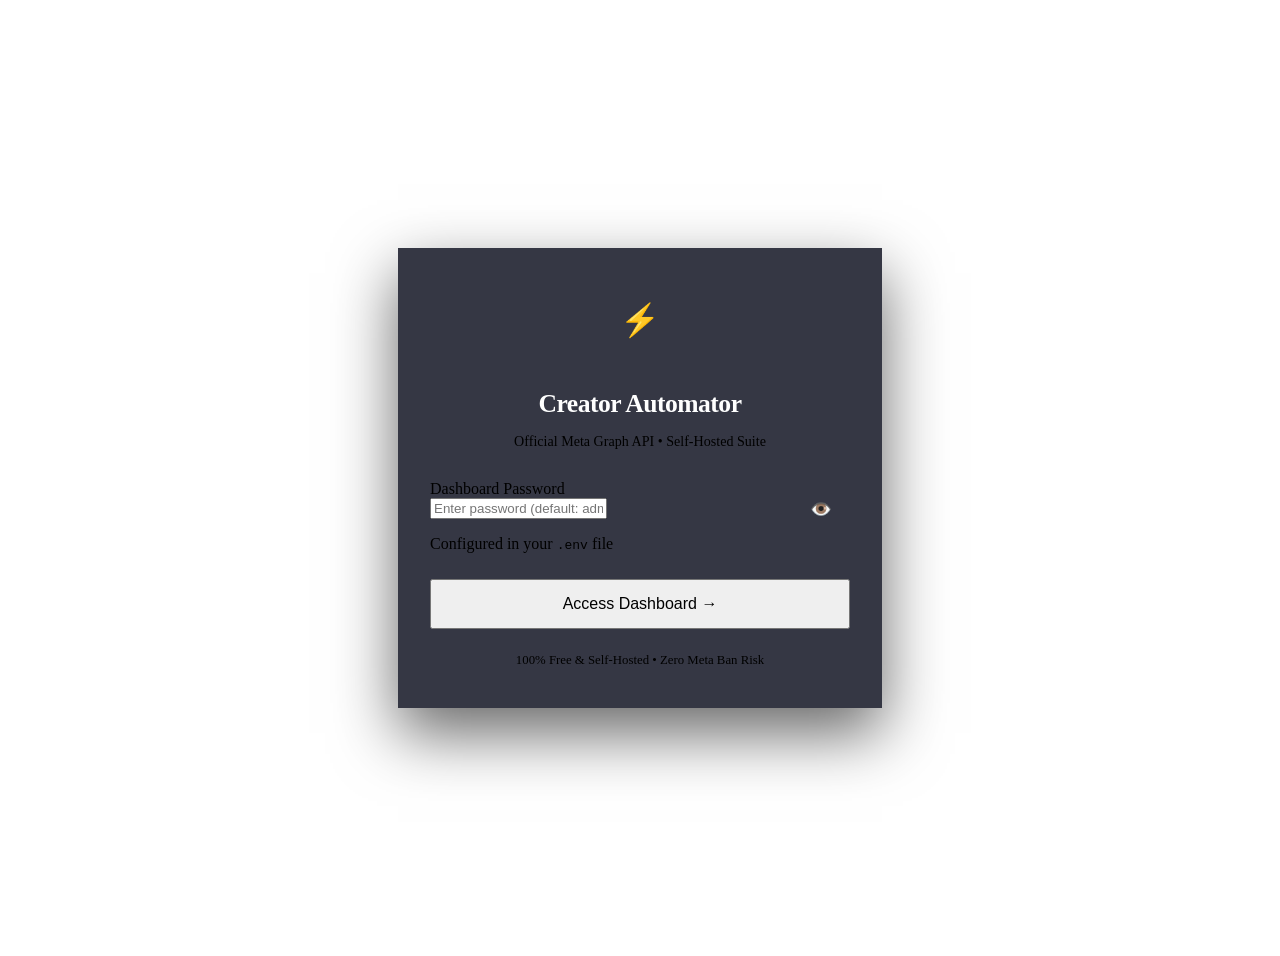
==== frontend/index.html @ eca4b9a6 "first commit" ====
<!DOCTYPE html>
<html lang="en">
<head>
    <meta charset="UTF-8">
    <meta name="viewport" content="width=device-width, initial-scale=1.0">
    <title>Login | Instagram Creator Automation</title>
    <link rel="stylesheet" href="/static/css/style.css">
    <style>
        .login-wrapper {
            display: flex;
            align-items: center;
            justify-content: center;
            min-height: 100vh;
            padding: 20px;
            position: relative;
            z-index: 2;
        }

        .login-card {
            width: 100%;
            max-width: 420px;
            background: rgba(18, 20, 36, 0.85);
            backdrop-filter: blur(25px);
            -webkit-backdrop-filter: blur(25px);
            border: 1px solid var(--border-glass-bright);
            border-radius: var(--radius-lg);
            padding: 40px 32px;
            box-shadow: 0 25px 60px rgba(0, 0, 0, 0.6);
            text-align: center;
            position: relative;
            overflow: hidden;
        }

        .login-card::before {
            content: '';
            position: absolute;
            top: 0;
            left: 0;
            right: 0;
            height: 4px;
            background: var(--accent-ig-gradient);
        }

        .login-logo {
            width: 64px;
            height: 64px;
            border-radius: 18px;
            background: var(--accent-ig-gradient);
            display: inline-flex;
            align-items: center;
            justify-content: center;
            font-size: 32px;
            box-shadow: var(--shadow-glow);
            margin-bottom: 20px;
            animation: pulseGlow 4s infinite alternate;
        }

        .login-title {
            font-size: 1.6rem;
            font-weight: 800;
            color: #ffffff;
            letter-spacing: -0.5px;
            margin-bottom: 6px;
        }

        .login-desc {
            font-size: 0.88rem;
            color: var(--text-secondary);
            margin-bottom: 30px;
        }

        .password-container {
            position: relative;
        }

        .btn-toggle-pwd {
            position: absolute;
            right: 12px;
            top: 50%;
            transform: translateY(-50%);
            background: none;
            border: none;
            color: var(--text-muted);
            cursor: pointer;
            font-size: 1.1rem;
        }

        .btn-login {
            width: 100%;
            padding: 14px;
            font-size: 1rem;
            margin-top: 10px;
            justify-content: center;
        }

        .login-footer {
            margin-top: 24px;
            font-size: 0.8rem;
            color: var(--text-muted);
        }
    </style>
</head>
<body>
    <div class="login-wrapper">
        <div class="login-card">
            <div class="login-logo">⚡</div>
            <h1 class="login-title">Creator Automator</h1>
            <p class="login-desc">Official Meta Graph API • Self-Hosted Suite</p>

            <form id="login-form">
                <div class="form-group" style="text-align: left;">
                    <label class="form-label" for="password">Dashboard Password</label>
                    <div class="password-container">
                        <input 
                            type="password" 
                            id="password" 
                            class="form-input" 
                            placeholder="Enter password (default: admin123)" 
                            required
                            autocomplete="current-password"
                        >
                        <button type="button" class="btn-toggle-pwd" id="btn-toggle-pwd">👁️</button>
                    </div>
                    <p class="form-help">Configured in your <code>.env</code> file</p>
                </div>

                <button type="submit" class="btn btn-primary btn-login" id="btn-submit">
                    <span>Access Dashboard</span> <span>→</span>
                </button>
            </form>

            <div class="login-footer">
                100% Free & Self-Hosted • Zero Meta Ban Risk
            </div>
        </div>
    </div>

    <script src="/static/js/app.js"></script>
    <script>
        const loginForm = document.getElementById("login-form");
        const pwdInput = document.getElementById("password");
        const toggleBtn = document.getElementById("btn-toggle-pwd");
        const submitBtn = document.getElementById("btn-submit");

        toggleBtn.addEventListener("click", () => {
            if (pwdInput.type === "password") {
                pwdInput.type = "text";
                toggleBtn.textContent = "🙈";
            } else {
                pwdInput.type = "password";
                toggleBtn.textContent = "👁️";
            }
        });

        loginForm.addEventListener("submit", async (e) => {
            e.preventDefault();
            const password = pwdInput.value;
            submitBtn.disabled = true;
            submitBtn.innerHTML = `<span>Authenticating...</span>`;

            try {
                const res = await apiFetch("/api/auth/login", {
                    method: "POST",
                    body: JSON.stringify({ password })
                });

                setToken(res.access_token);
                showToast("Welcome back! Redirecting...", "success");
                setTimeout(() => {
                    window.location.href = "/static/dashboard.html";
                }, 400);
            } catch (err) {
                showToast(err.message || "Invalid password", "error");
                submitBtn.disabled = false;
                submitBtn.innerHTML = `<span>Access Dashboard</span> <span>→</span>`;
            }
        });
    </script>
</body>
</html>
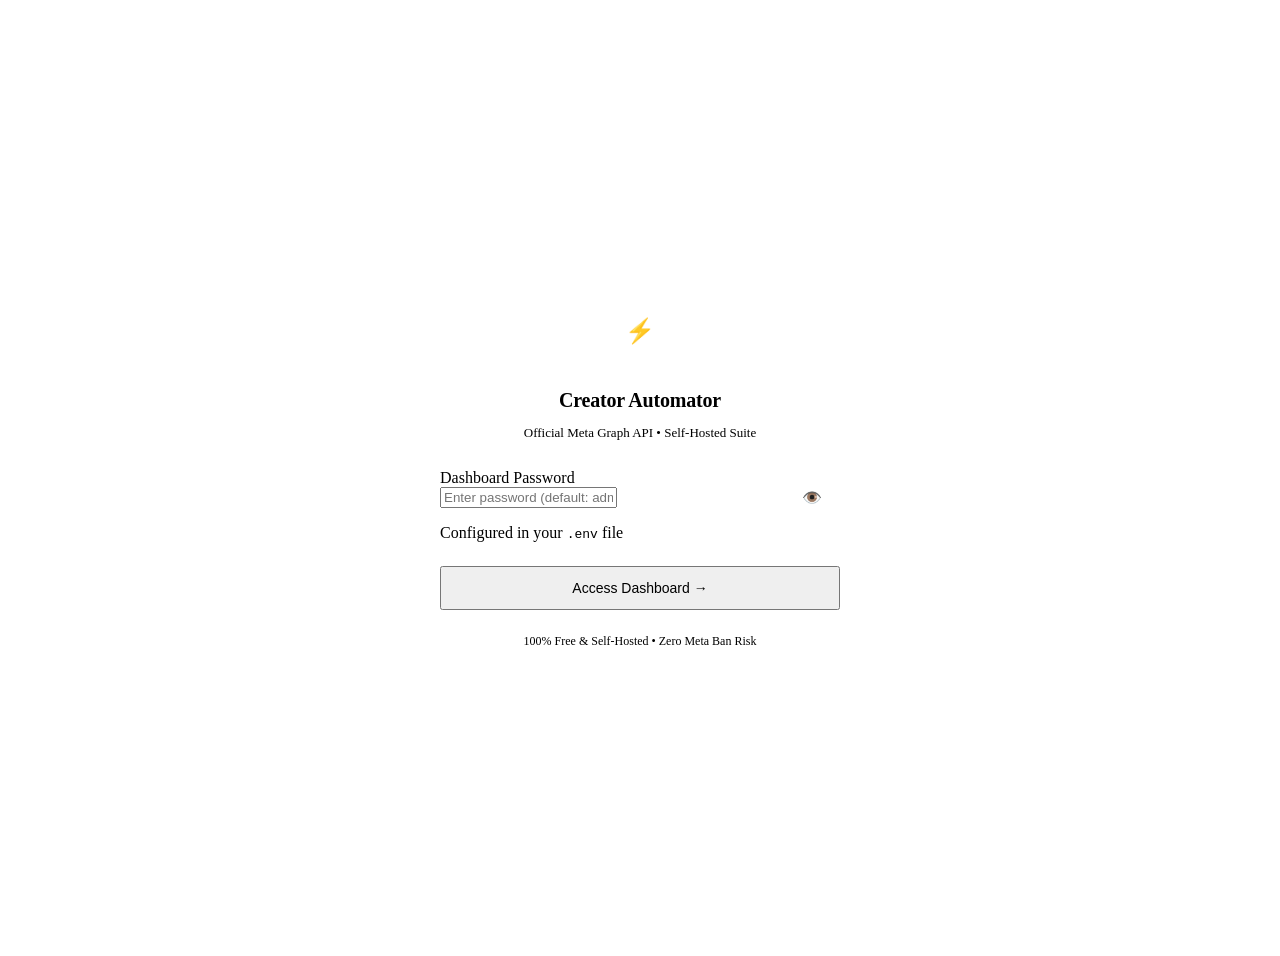
==== commit 6cf22a39: "Changed front end" ====
--- a/frontend/index.html
+++ b/frontend/index.html
@@ -12,61 +12,43 @@
             justify-content: center;
             min-height: 100vh;
             padding: 20px;
-            position: relative;
-            z-index: 2;
         }
 
         .login-card {
             width: 100%;
-            max-width: 420px;
-            background: rgba(18, 20, 36, 0.85);
-            backdrop-filter: blur(25px);
-            -webkit-backdrop-filter: blur(25px);
-            border: 1px solid var(--border-glass-bright);
+            max-width: 400px;
+            background: var(--surface);
+            border: 1px solid var(--border);
             border-radius: var(--radius-lg);
-            padding: 40px 32px;
-            box-shadow: 0 25px 60px rgba(0, 0, 0, 0.6);
+            padding: 32px;
+            box-shadow: var(--shadow-sm);
             text-align: center;
-            position: relative;
-            overflow: hidden;
-        }
-
-        .login-card::before {
-            content: '';
-            position: absolute;
-            top: 0;
-            left: 0;
-            right: 0;
-            height: 4px;
-            background: var(--accent-ig-gradient);
         }
 
         .login-logo {
-            width: 64px;
-            height: 64px;
-            border-radius: 18px;
-            background: var(--accent-ig-gradient);
+            width: 48px;
+            height: 48px;
+            border-radius: var(--radius-md);
+            background: var(--accent);
             display: inline-flex;
             align-items: center;
             justify-content: center;
-            font-size: 32px;
-            box-shadow: var(--shadow-glow);
+            font-size: 24px;
             margin-bottom: 20px;
-            animation: pulseGlow 4s infinite alternate;
         }
 
         .login-title {
-            font-size: 1.6rem;
-            font-weight: 800;
-            color: #ffffff;
-            letter-spacing: -0.5px;
+            font-size: 20px;
+            font-weight: 700;
+            color: var(--text-primary);
+            letter-spacing: -0.2px;
             margin-bottom: 6px;
         }
 
         .login-desc {
-            font-size: 0.88rem;
+            font-size: 13px;
             color: var(--text-secondary);
-            margin-bottom: 30px;
+            margin-bottom: 28px;
         }
 
         .password-container {
@@ -82,20 +64,20 @@
             border: none;
             color: var(--text-muted);
             cursor: pointer;
-            font-size: 1.1rem;
+            font-size: 16px;
         }
 
         .btn-login {
             width: 100%;
-            padding: 14px;
-            font-size: 1rem;
-            margin-top: 10px;
+            padding: 12px;
+            font-size: 14px;
+            margin-top: 8px;
             justify-content: center;
         }
 
         .login-footer {
             margin-top: 24px;
-            font-size: 0.8rem;
+            font-size: 12px;
             color: var(--text-muted);
         }
     </style>
